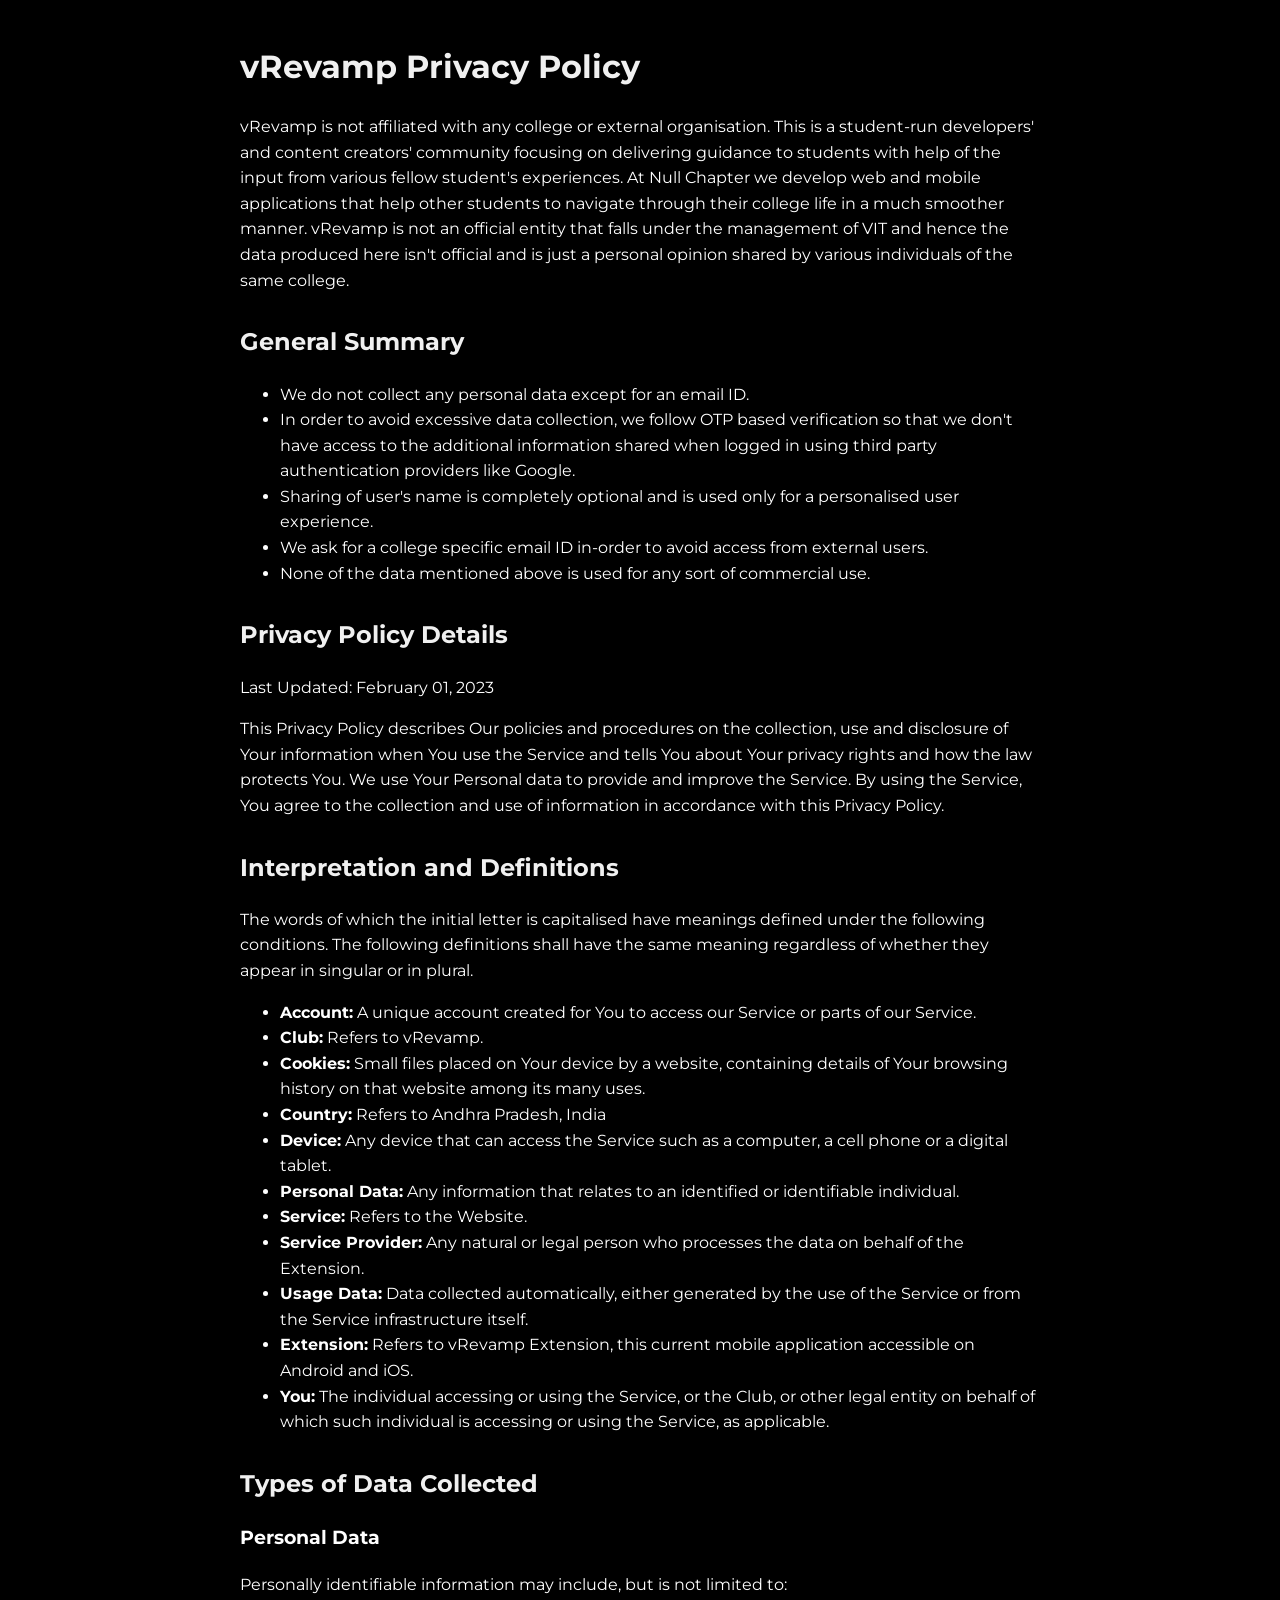
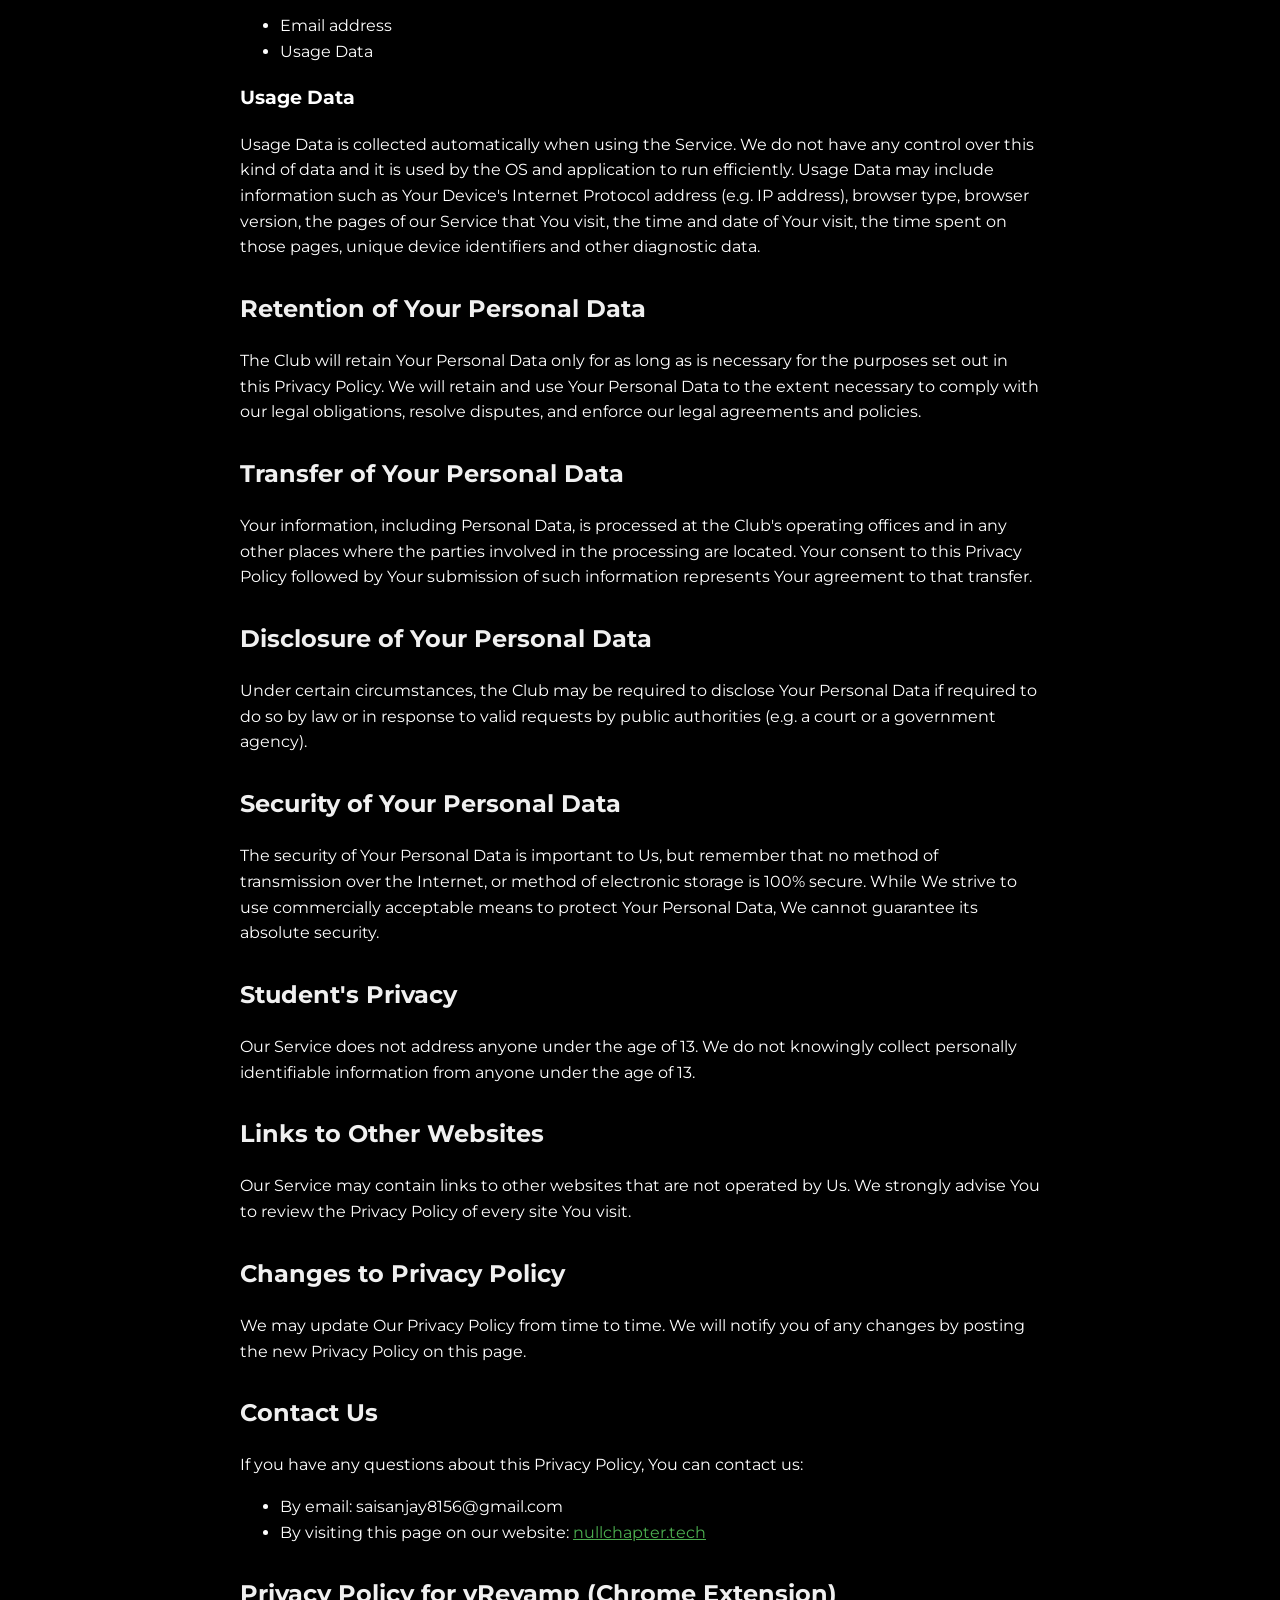
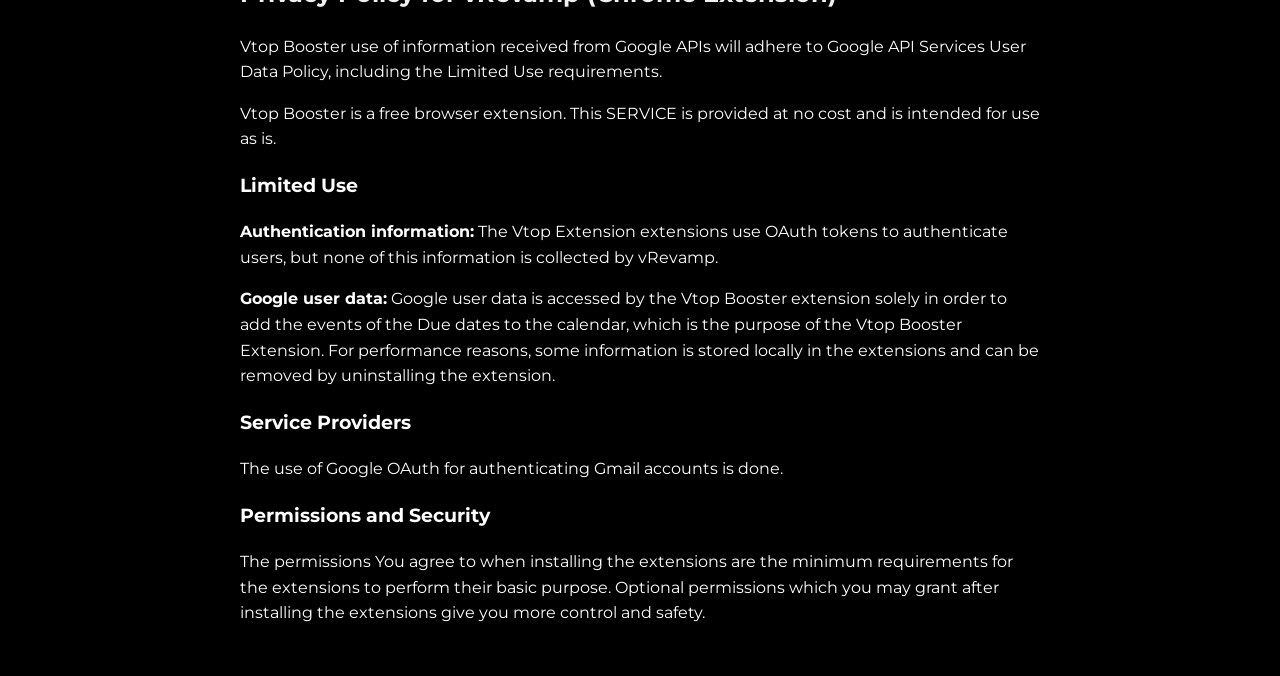
==== index.html @ 8c21eae6 "Create index.html" ====
<!DOCTYPE html>
<html lang="en">
<head>
    <meta charset="UTF-8">
    <meta name="viewport" content="width=device-width, initial-scale=1.0">
    <title>vRevamp Privacy Policy</title>
    <link href="https://fonts.googleapis.com/css2?family=Montserrat:wght@400;700&display=swap" rel="stylesheet">
    <style>
        body {
            font-family: 'Montserrat', sans-serif;
            background-color: #000;
            color: #fff;
            line-height: 1.6;
            padding: 20px;
            max-width: 800px;
            margin: 0 auto;
        }
        h1, h2 {
            color: #f0f0f0;
        }
        a {
            color: #4CAF50;
        }
        .section {
            margin-bottom: 30px;
        }
    </style>
</head>
<body>
    <h1>vRevamp Privacy Policy</h1>
    
    <div class="section">
        <p>vRevamp is not affiliated with any college or external organisation. This is a student-run developers' and content creators' community focusing on delivering guidance to students with help of the input from various fellow student's experiences. At Null Chapter we develop web and mobile applications that help other students to navigate through their college life in a much smoother manner. vRevamp is not an official entity that falls under the management of VIT and hence the data produced here isn't official and is just a personal opinion shared by various individuals of the same college.</p>
    </div>

    <div class="section">
        <h2>General Summary</h2>
        <ul>
            <li>We do not collect any personal data except for an email ID.</li>
            <li>In order to avoid excessive data collection, we follow OTP based verification so that we don't have access to the additional information shared when logged in using third party authentication providers like Google.</li>
            <li>Sharing of user's name is completely optional and is used only for a personalised user experience.</li>
            <li>We ask for a college specific email ID in-order to avoid access from external users.</li>
            <li>None of the data mentioned above is used for any sort of commercial use.</li>
        </ul>
    </div>
    
    <div class="section">
        <h2>Privacy Policy Details</h2>
        <p>Last Updated: February 01, 2023</p>
        <p>This Privacy Policy describes Our policies and procedures on the collection, use and disclosure of Your information when You use the Service and tells You about Your privacy rights and how the law protects You. We use Your Personal data to provide and improve the Service. By using the Service, You agree to the collection and use of information in accordance with this Privacy Policy.</p>
    </div>
    
    <div class="section">
        <h2>Interpretation and Definitions</h2>
        <p>The words of which the initial letter is capitalised have meanings defined under the following conditions. The following definitions shall have the same meaning regardless of whether they appear in singular or in plural.</p>
        <ul>
            <li><strong>Account:</strong> A unique account created for You to access our Service or parts of our Service.</li>
            <li><strong>Club:</strong> Refers to vRevamp.</li>
            <li><strong>Cookies:</strong> Small files placed on Your device by a website, containing details of Your browsing history on that website among its many uses.</li>
            <li><strong>Country:</strong> Refers to Andhra Pradesh, India</li>
            <li><strong>Device:</strong> Any device that can access the Service such as a computer, a cell phone or a digital tablet.</li>
            <li><strong>Personal Data:</strong> Any information that relates to an identified or identifiable individual.</li>
            <li><strong>Service:</strong> Refers to the Website.</li>
            <li><strong>Service Provider:</strong> Any natural or legal person who processes the data on behalf of the Extension.</li>
            <li><strong>Usage Data:</strong> Data collected automatically, either generated by the use of the Service or from the Service infrastructure itself.</li>
            <li><strong>Extension:</strong> Refers to vRevamp Extension, this current mobile application accessible on Android and iOS.</li>
            <li><strong>You:</strong> The individual accessing or using the Service, or the Club, or other legal entity on behalf of which such individual is accessing or using the Service, as applicable.</li>
        </ul>
    </div>

    <div class="section">
        <h2>Types of Data Collected</h2>
        <h3>Personal Data</h3>
        <p>Personally identifiable information may include, but is not limited to:</p>
        <ul>
            <li>Email address</li>
            <li>Usage Data</li>
        </ul>
        
        <h3>Usage Data</h3>
        <p>Usage Data is collected automatically when using the Service. We do not have any control over this kind of data and it is used by the OS and application to run efficiently. Usage Data may include information such as Your Device's Internet Protocol address (e.g. IP address), browser type, browser version, the pages of our Service that You visit, the time and date of Your visit, the time spent on those pages, unique device identifiers and other diagnostic data.</p>
    </div>

    <div class="section">
        <h2>Retention of Your Personal Data</h2>
        <p>The Club will retain Your Personal Data only for as long as is necessary for the purposes set out in this Privacy Policy. We will retain and use Your Personal Data to the extent necessary to comply with our legal obligations, resolve disputes, and enforce our legal agreements and policies.</p>
    </div>

    <div class="section">
        <h2>Transfer of Your Personal Data</h2>
        <p>Your information, including Personal Data, is processed at the Club's operating offices and in any other places where the parties involved in the processing are located. Your consent to this Privacy Policy followed by Your submission of such information represents Your agreement to that transfer.</p>
    </div>

    <div class="section">
        <h2>Disclosure of Your Personal Data</h2>
        <p>Under certain circumstances, the Club may be required to disclose Your Personal Data if required to do so by law or in response to valid requests by public authorities (e.g. a court or a government agency).</p>
    </div>

    <div class="section">
        <h2>Security of Your Personal Data</h2>
        <p>The security of Your Personal Data is important to Us, but remember that no method of transmission over the Internet, or method of electronic storage is 100% secure. While We strive to use commercially acceptable means to protect Your Personal Data, We cannot guarantee its absolute security.</p>
    </div>

    <div class="section">
        <h2>Student's Privacy</h2>
        <p>Our Service does not address anyone under the age of 13. We do not knowingly collect personally identifiable information from anyone under the age of 13.</p>
    </div>

    <div class="section">
        <h2>Links to Other Websites</h2>
        <p>Our Service may contain links to other websites that are not operated by Us. We strongly advise You to review the Privacy Policy of every site You visit.</p>
    </div>

    <div class="section">
        <h2>Changes to Privacy Policy</h2>
        <p>We may update Our Privacy Policy from time to time. We will notify you of any changes by posting the new Privacy Policy on this page.</p>
    </div>

    <div class="section">
        <h2>Contact Us</h2>
        <p>If you have any questions about this Privacy Policy, You can contact us:</p>
        <ul>
            <li>By email: saisanjay8156@gmail.com</li>
            <li>By visiting this page on our website: <a href="https://nullchapter.tech">nullchapter.tech</a></li>
        </ul>
    </div>

    <div class="section">
        <h2>Privacy Policy for vRevamp (Chrome Extension)</h2>
        <p>Vtop Booster use of information received from Google APIs will adhere to Google API Services User Data Policy, including the Limited Use requirements.</p>
        <p>Vtop Booster is a free browser extension. This SERVICE is provided at no cost and is intended for use as is.</p>
        
        <h3>Limited Use</h3>
        <p><strong>Authentication information:</strong> The Vtop Extension extensions use OAuth tokens to authenticate users, but none of this information is collected by vRevamp.</p>
        <p><strong>Google user data:</strong> Google user data is accessed by the Vtop Booster extension solely in order to add the events of the Due dates to the calendar, which is the purpose of the Vtop Booster Extension. For performance reasons, some information is stored locally in the extensions and can be removed by uninstalling the extension.</p>
        
        <h3>Service Providers</h3>
        <p>The use of Google OAuth for authenticating Gmail accounts is done.</p>
        
        <h3>Permissions and Security</h3>
        <p>The permissions You agree to when installing the extensions are the minimum requirements for the extensions to perform their basic purpose. Optional permissions which you may grant after installing the extensions give you more control and safety.</p>
    </div>
</body>
</html>
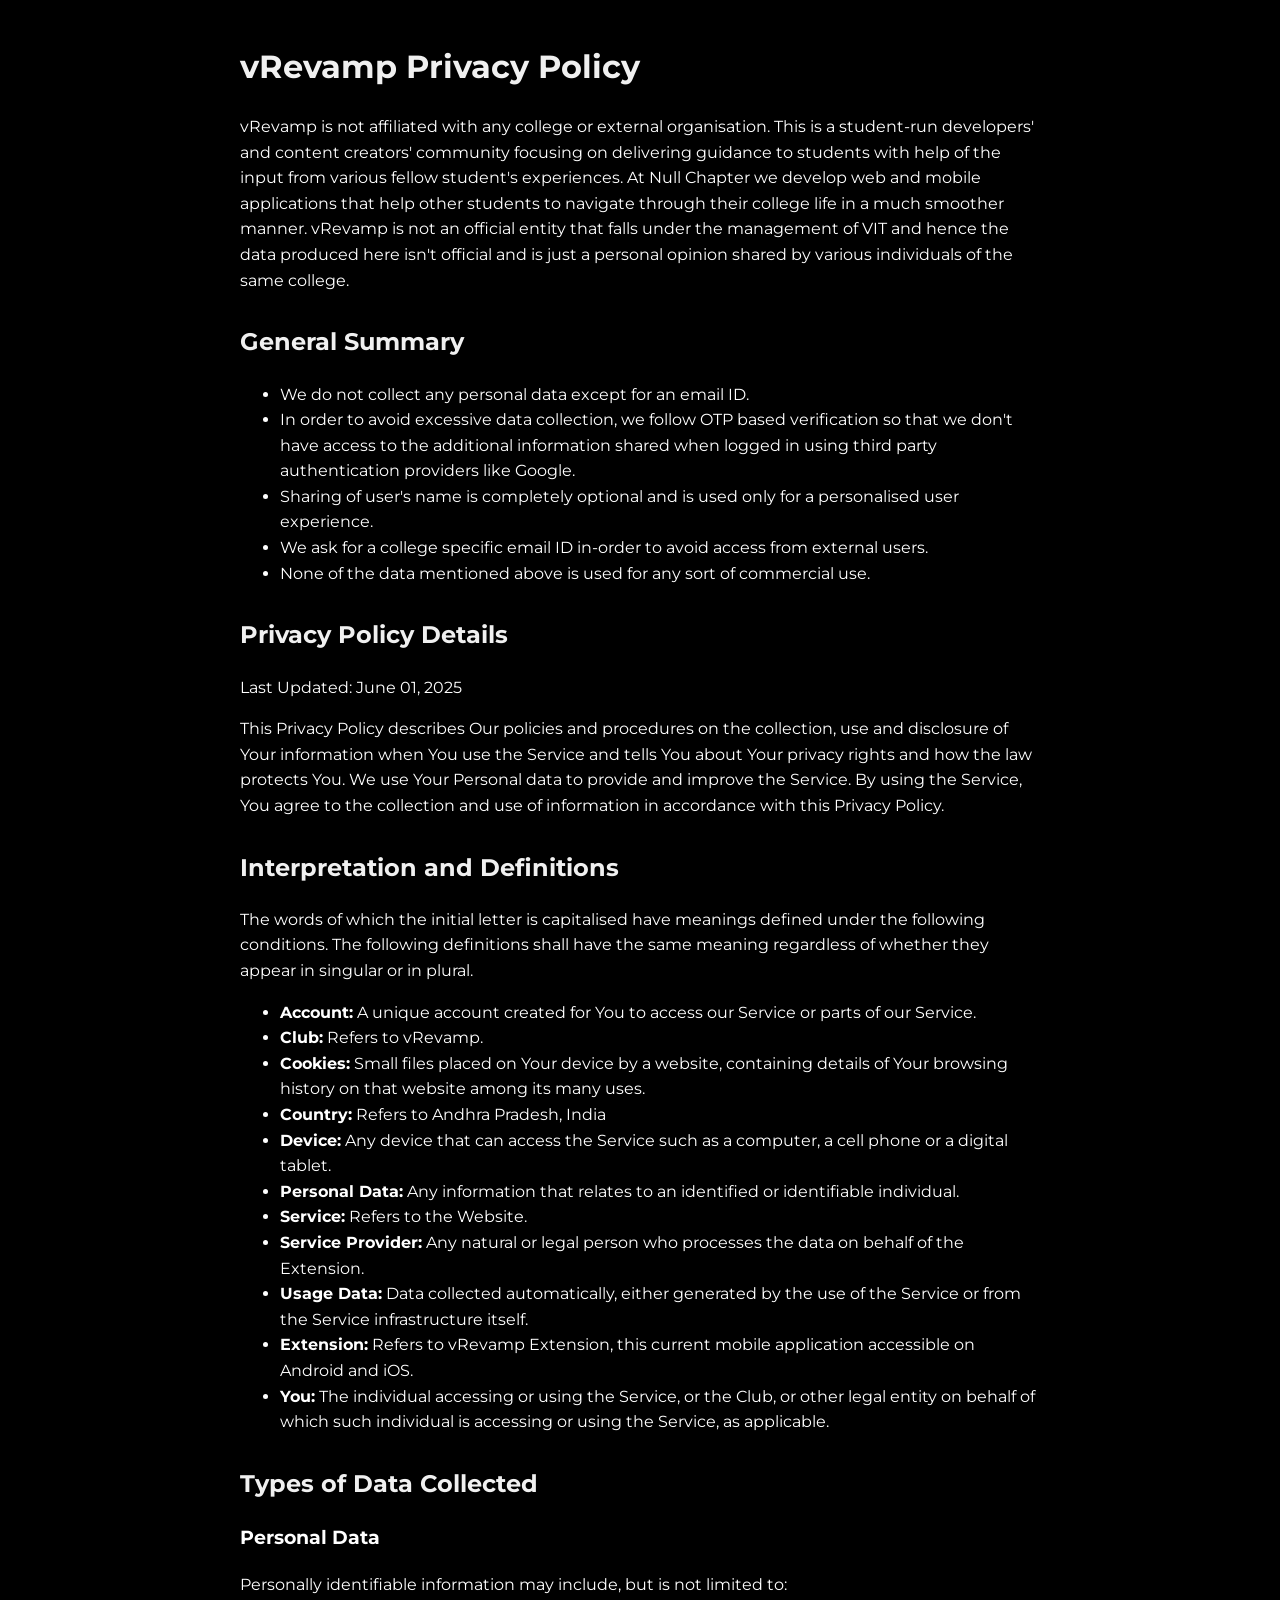
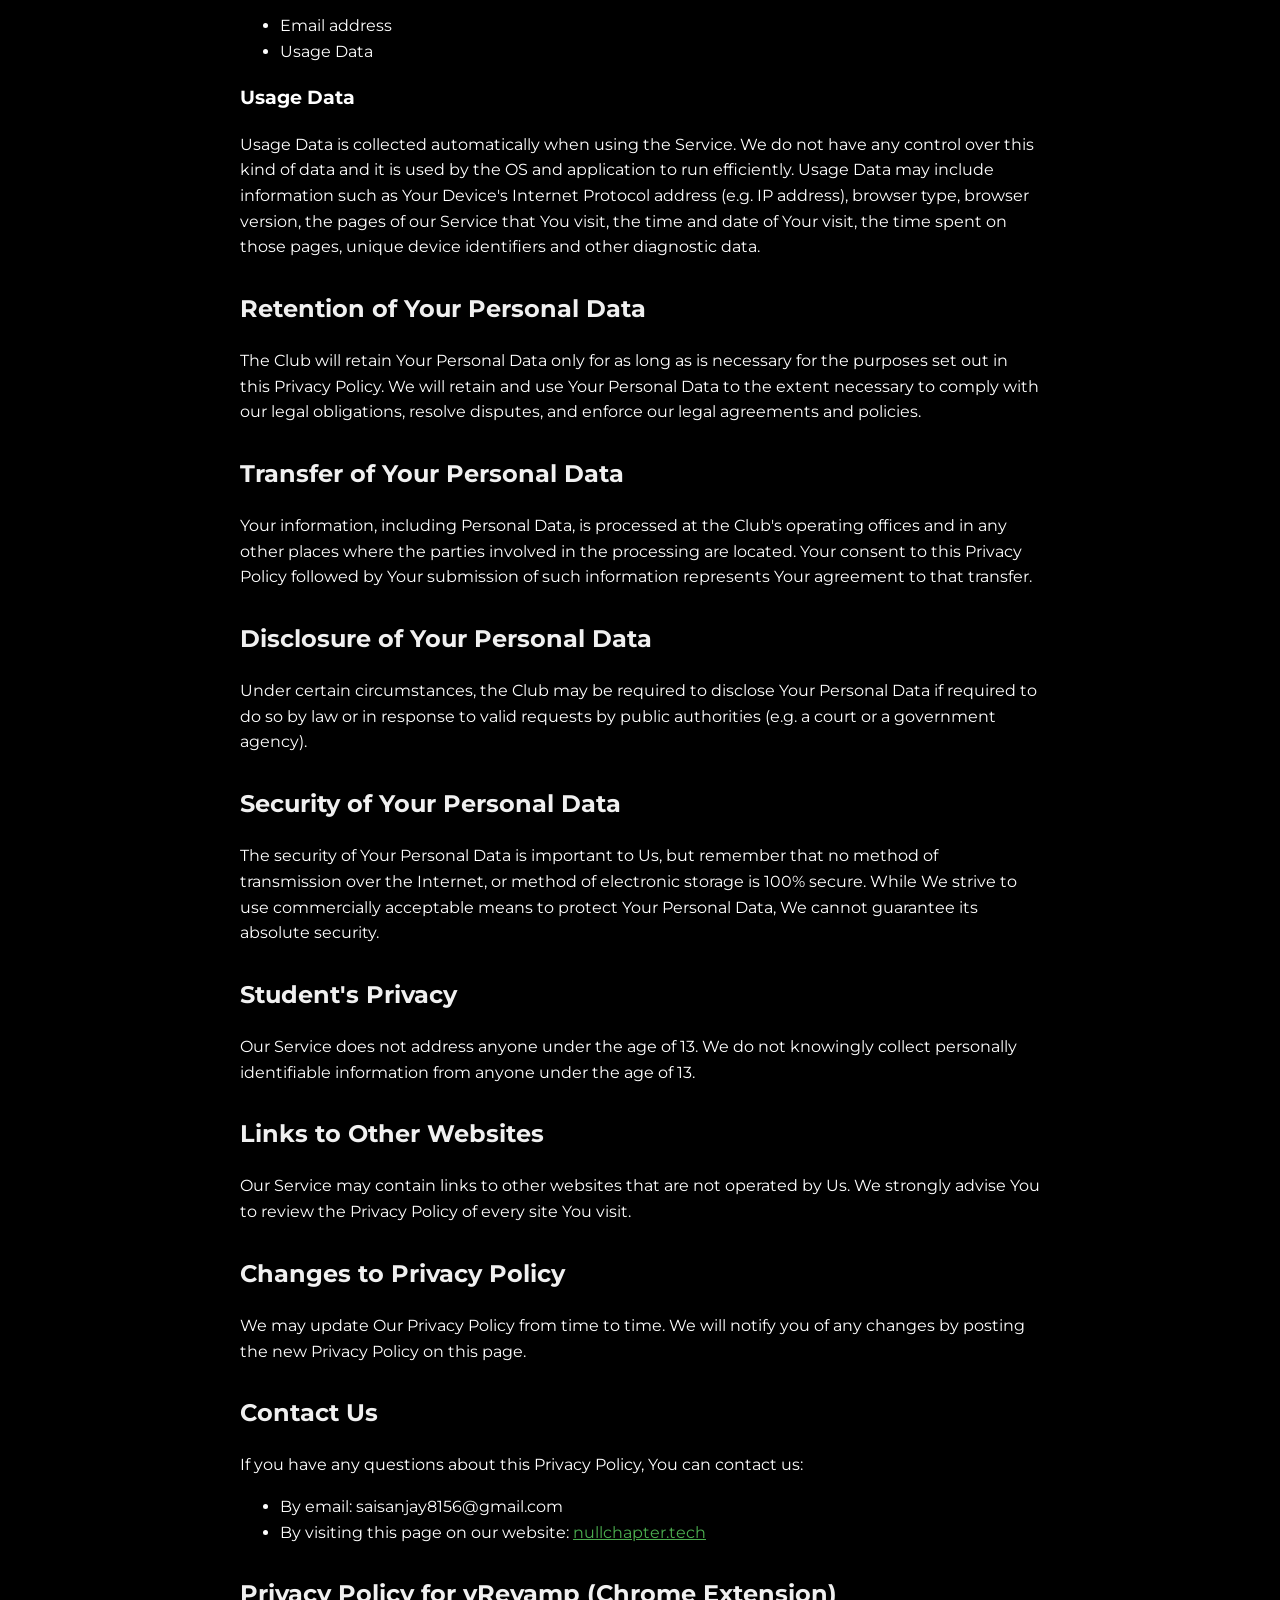
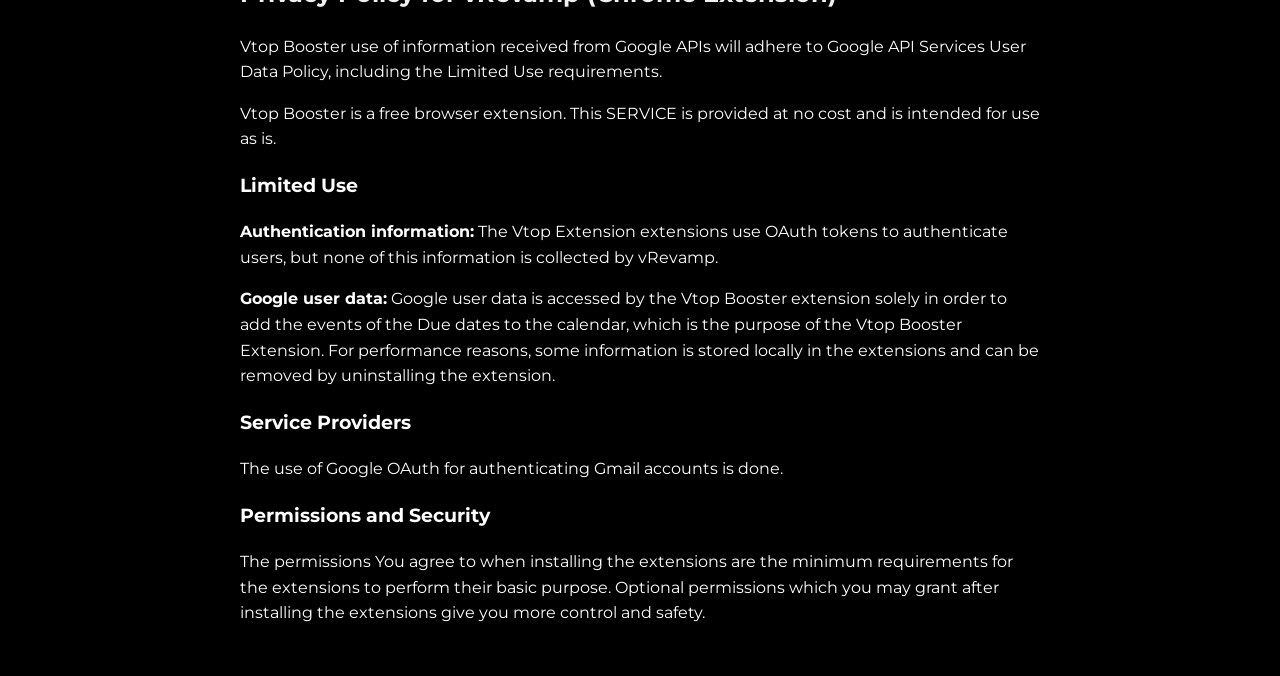
==== commit b022e704: "Update index.html" ====
--- a/index.html
+++ b/index.html
@@ -46,7 +46,7 @@
     
     <div class="section">
         <h2>Privacy Policy Details</h2>
-        <p>Last Updated: February 01, 2023</p>
+        <p>Last Updated: June 01, 2025</p>
         <p>This Privacy Policy describes Our policies and procedures on the collection, use and disclosure of Your information when You use the Service and tells You about Your privacy rights and how the law protects You. We use Your Personal data to provide and improve the Service. By using the Service, You agree to the collection and use of information in accordance with this Privacy Policy.</p>
     </div>
     
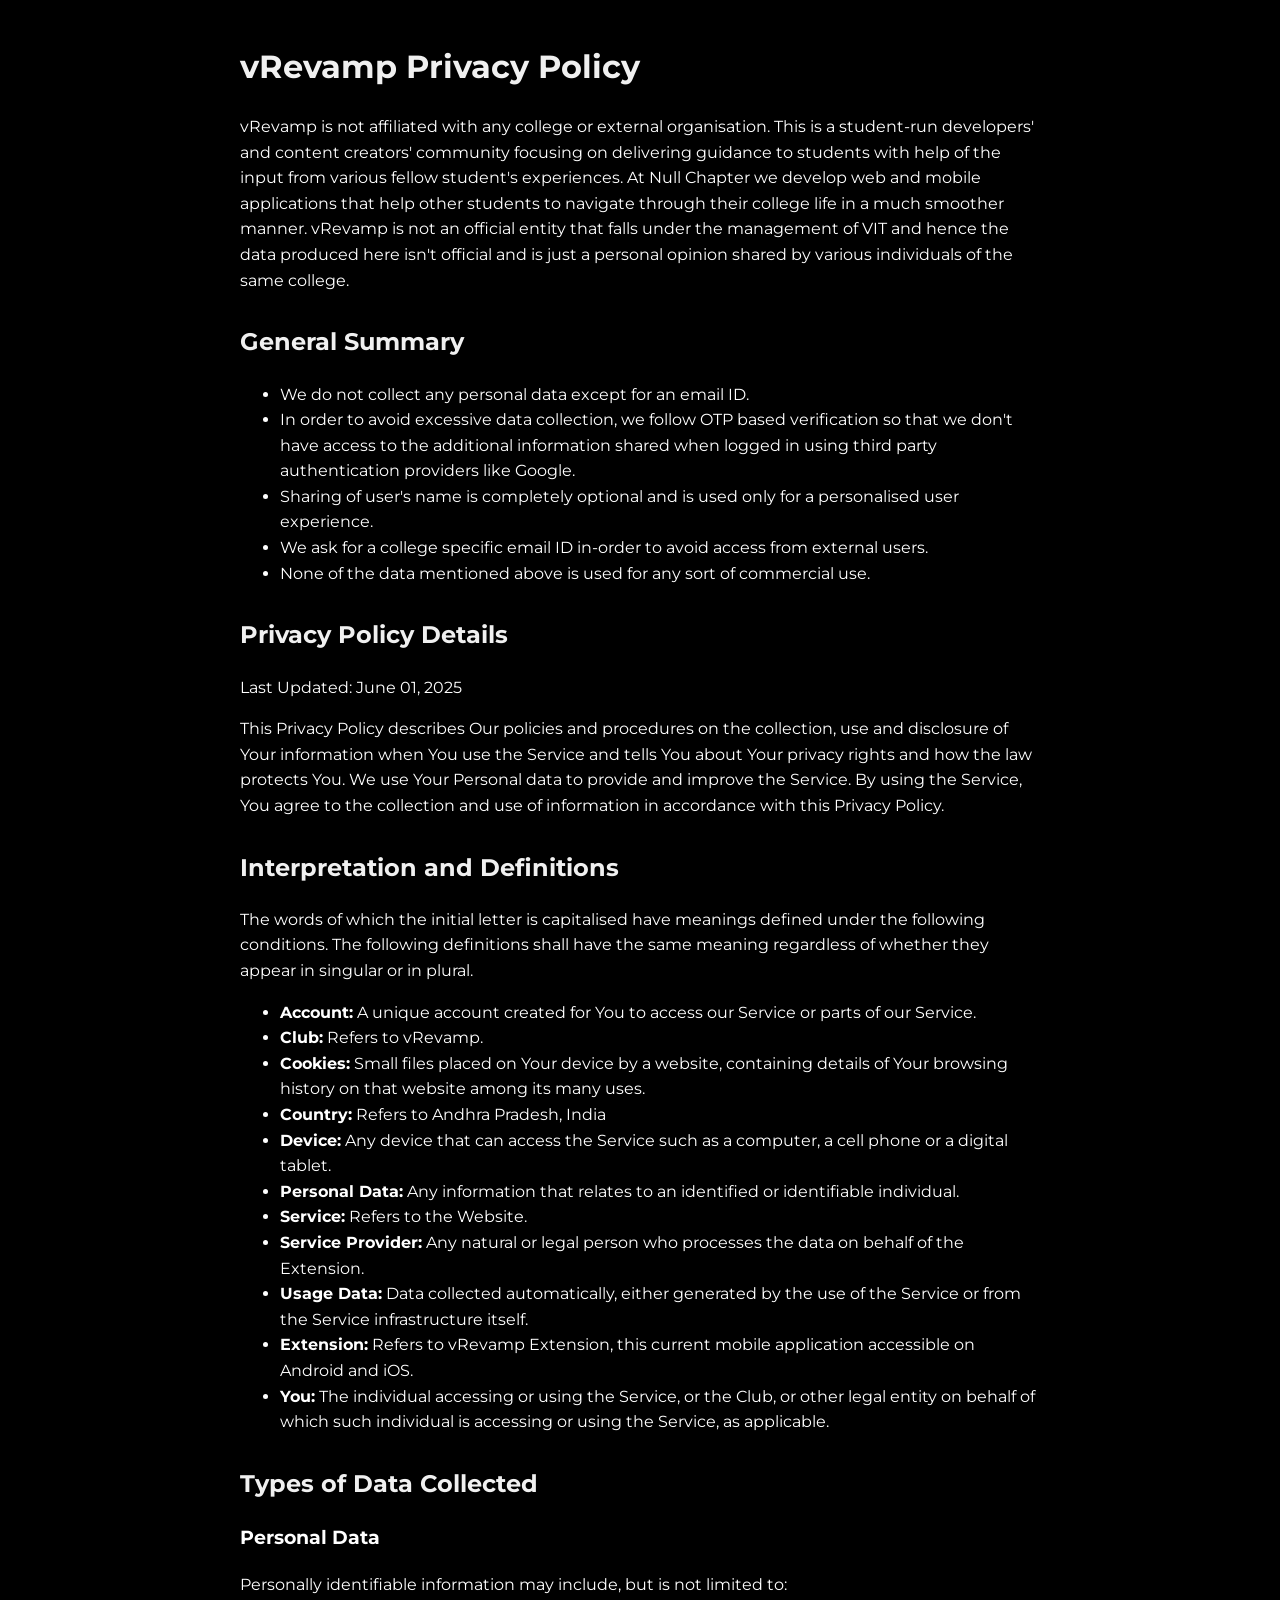
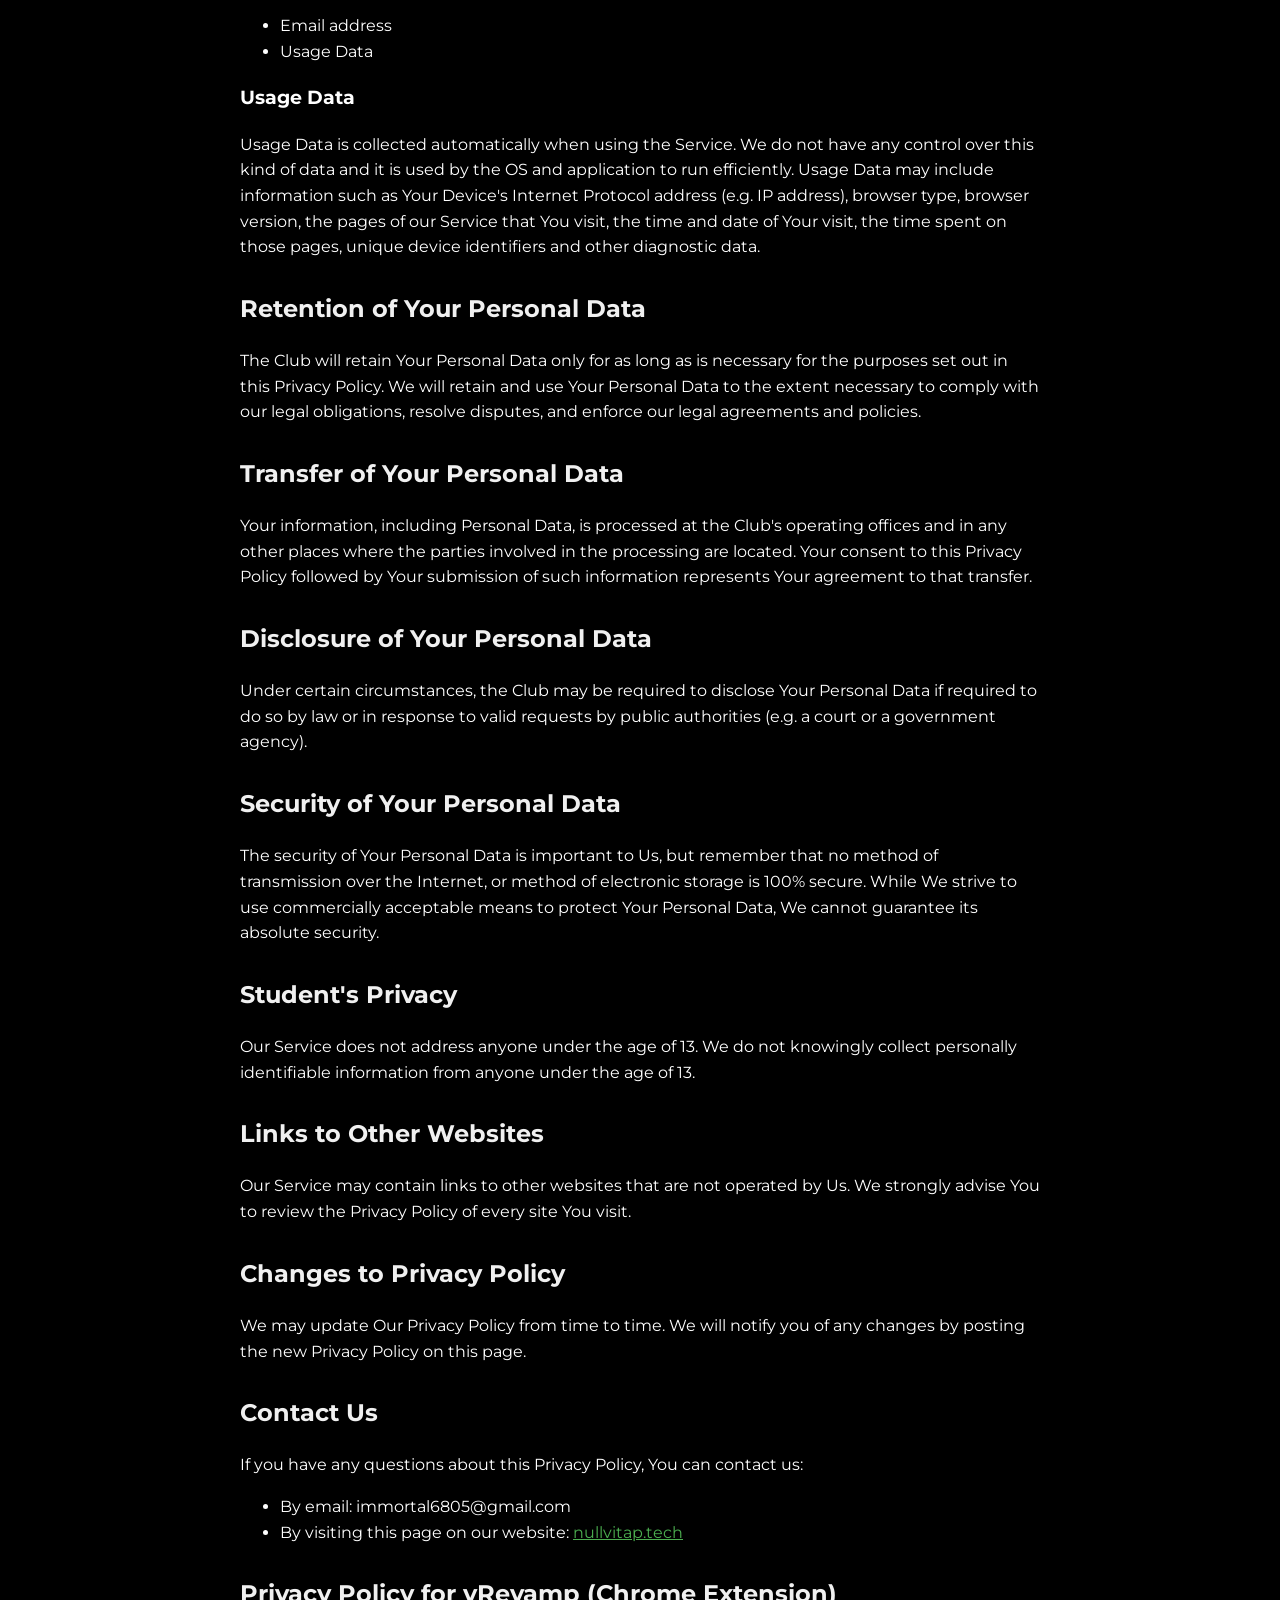
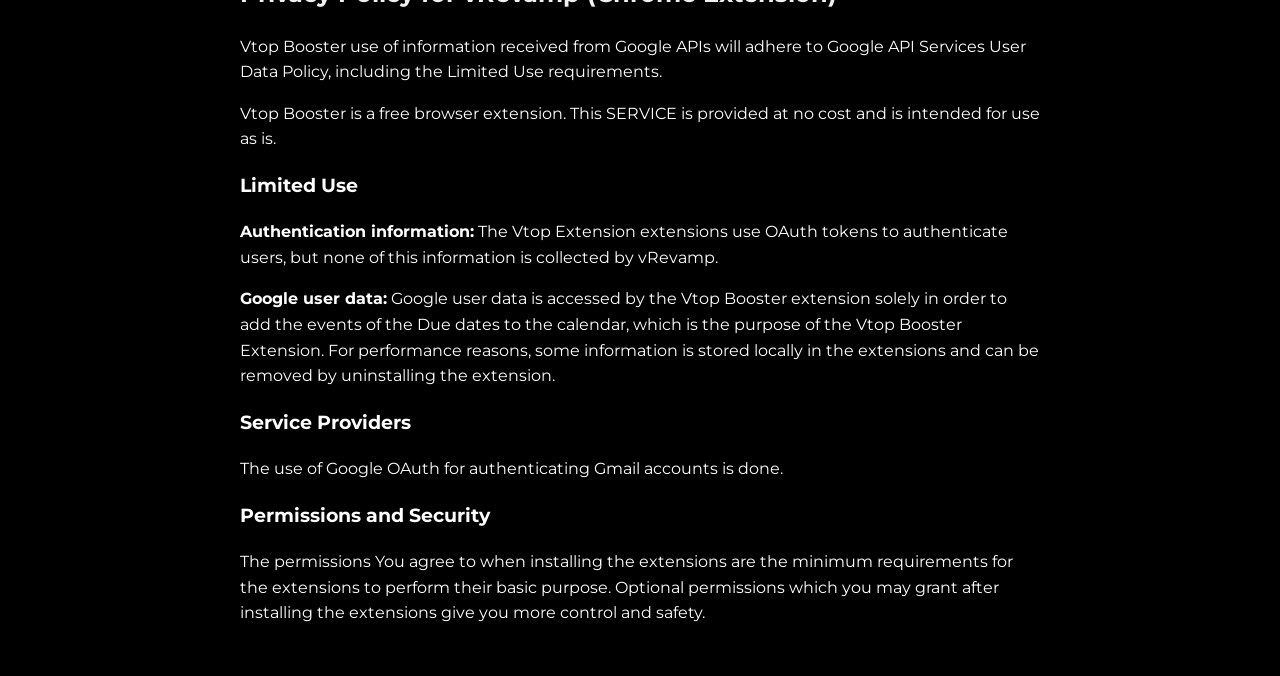
==== commit 8b393b9c: "Update index.html" ====
--- a/index.html
+++ b/index.html
@@ -120,8 +120,8 @@
         <h2>Contact Us</h2>
         <p>If you have any questions about this Privacy Policy, You can contact us:</p>
         <ul>
-            <li>By email: saisanjay8156@gmail.com</li>
-            <li>By visiting this page on our website: <a href="https://nullchapter.tech">nullchapter.tech</a></li>
+            <li>By email: immortal6805@gmail.com</li>
+            <li>By visiting this page on our website: <a href="https://nullvitap.tech">nullvitap.tech</a></li>
         </ul>
     </div>
 
